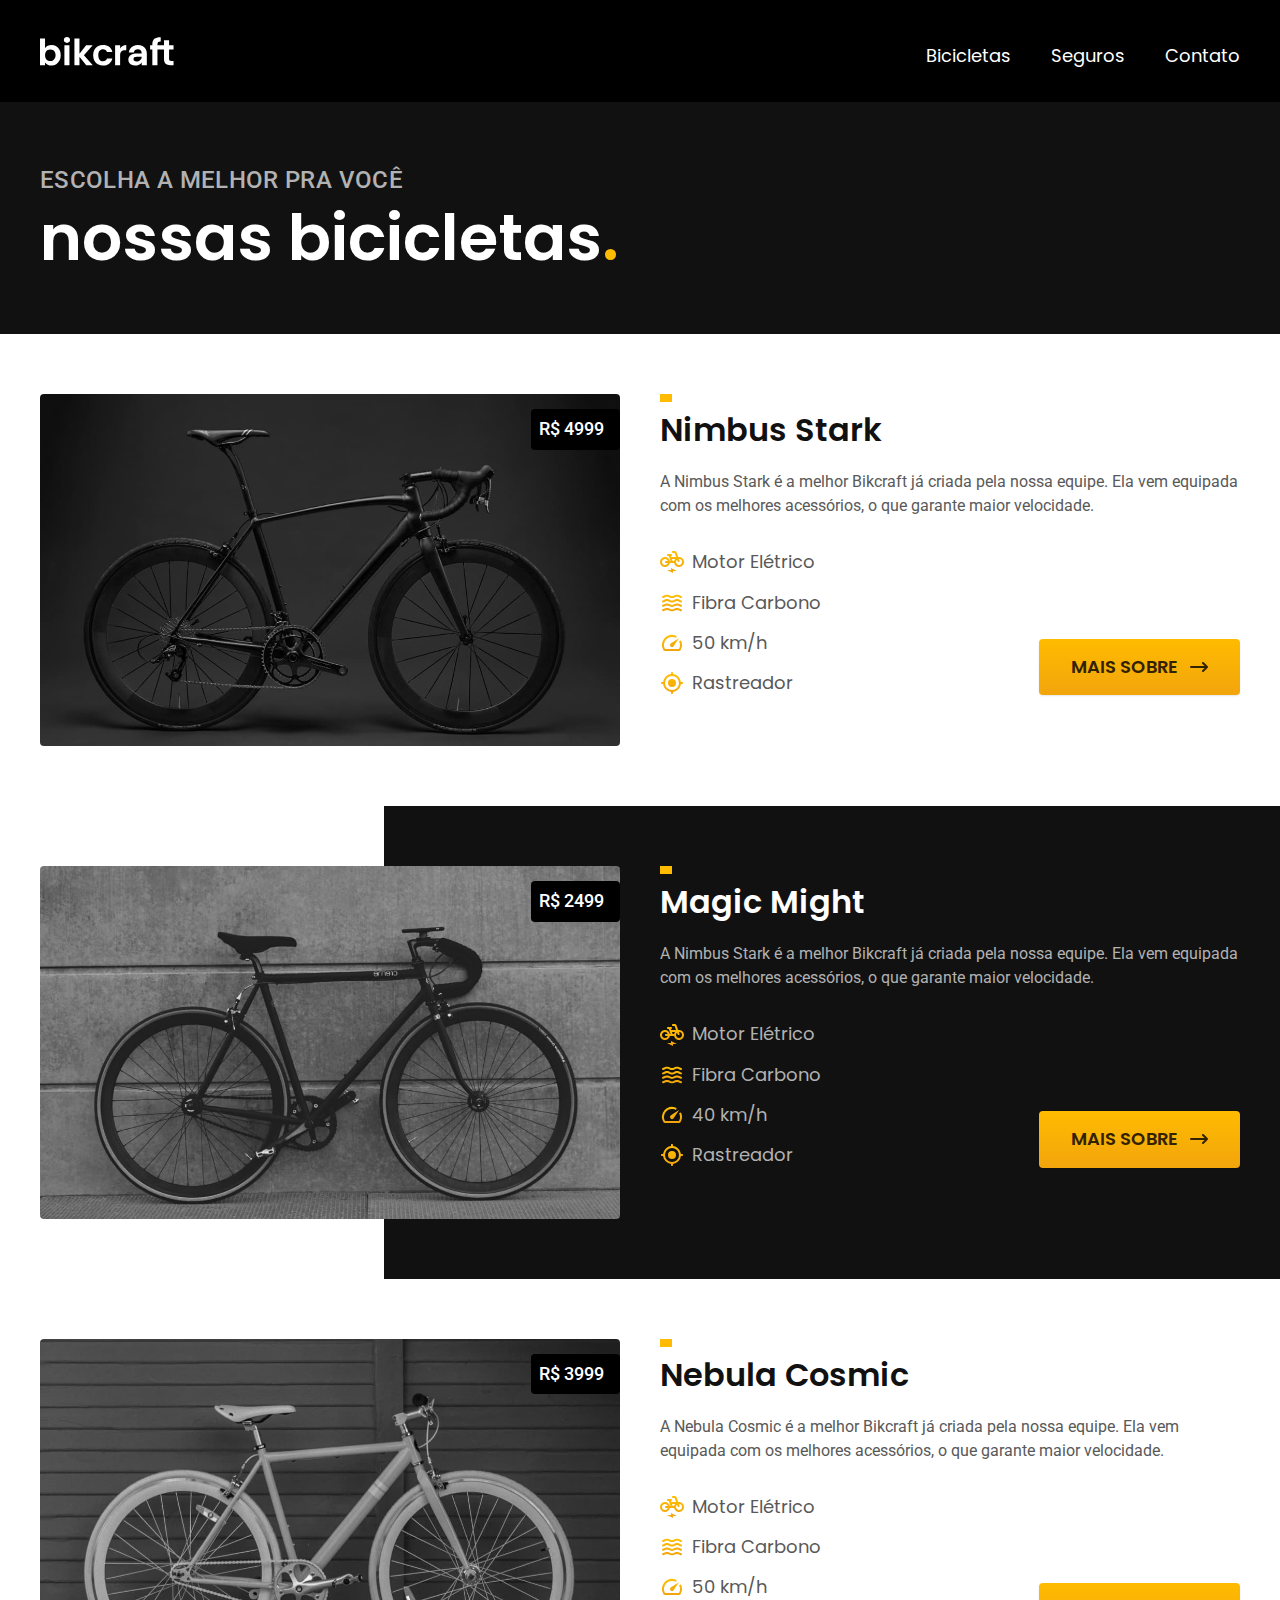
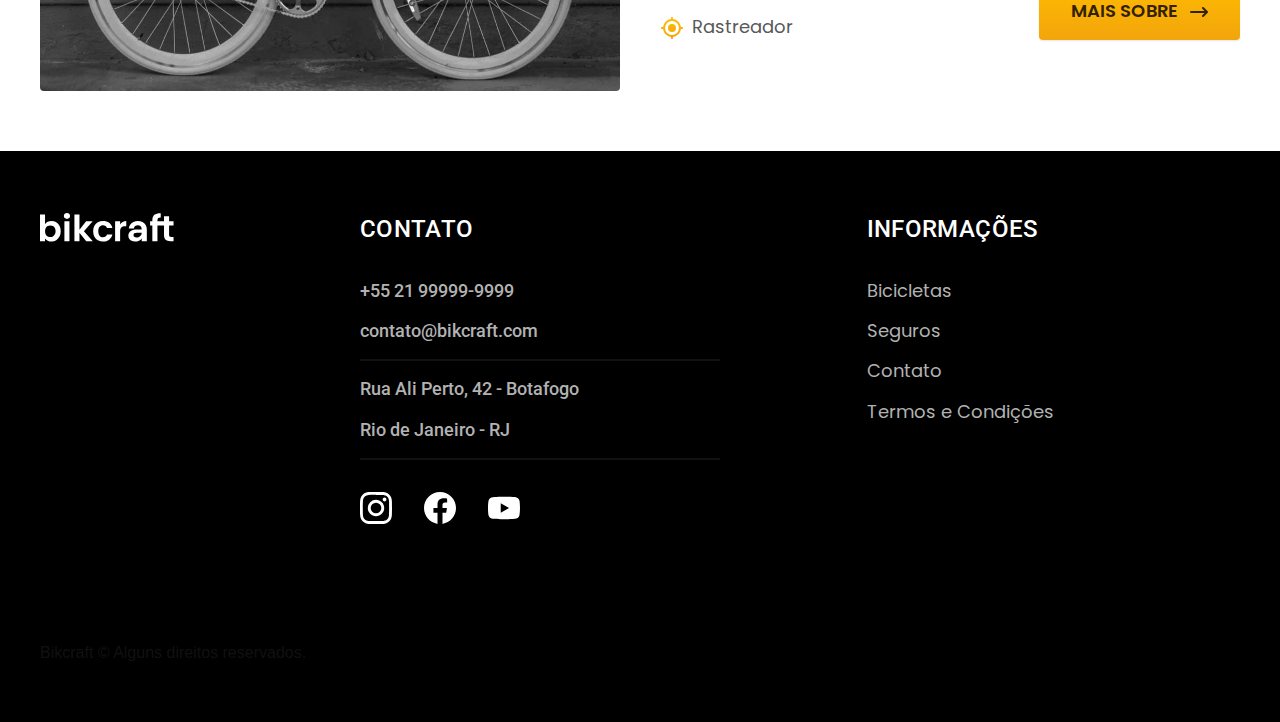
==== bicicletas.html @ 73f56bf6 "concluida area de bicicletas" ====
<!DOCTYPE html>
<html lang="en">

<head>
  <meta charset="UTF-8" />
  <meta name="viewport" content="width=device-width, initial-scale=1.0" />
  <link rel="stylesheet" href="./css/style.css" />
  <meta name="description" content="Bicicletas" />
  <link rel="preconnect" href="https://fonts.googleapis.com" />
  <link rel="preconnect" href="https://fonts.gstatic.com" crossorigin />
  <link href="https://fonts.googleapis.com/css2?family=Poppins:wght@400;600&family=Roboto:wght@400;500&display=swap"
    rel="stylesheet" />
  <link rel="preconnect" href="https://fonts.googleapis.com">
  <link rel="preconnect" href="https://fonts.gstatic.com" crossorigin>
  <link href="https://fonts.googleapis.com/css2?family=Merriweather:ital,wght@1,900&display=swap" rel="stylesheet">

  <title>Bicicletas | Bikcraft</title>
</head>

<body id="bicicletas">
  <header class="header-bg">
    <div class="header container">
      <img src="./img/bikcraft.svg" alt="bikcraft logo" />
      <nav aria-label="primaria">
        <ul class="header-menu font-1-m cor-0">
          <li><a href="./bicicletas.html">Bicicletas</a></li>
          <li><a href="./seguros.html">Seguros</a></li>
          <li><a href="./contato.html">Contato</a></li>
        </ul>
      </nav>
    </div>
  </header>

  <main>
    <div class="titulo-bg">
        <div class="titulo container">
            <p class="font-2-l-b cor-5">EScolha a melhor pra você</p>
            <h1 class="font-1-xxl cor-0">nossas bicicletas<span class="cor-p1">.</span></h1>
        </div>
    </div>


      <div class="bicicletas container">
        <div class="bicicletas-imagem">
          <img src="./img/bicicletas/nimbus.jpg" alt="bicicleta preta">
          <span class="font-2-m cor-0">R$ 4999</span>
        </div>

        <div class="bicicletas-conteudo">
          <h2 class="font-1-xl">Nimbus Stark</h2>
          <p class="font-2-s cor-8">A Nimbus Stark é a melhor Bikcraft já criada pela nossa equipe. 
            Ela vem equipada com os melhores acessórios, o que garante maior velocidade.
          </p>

          <ul class="font-1-m cor-8">
            <li><img src="./img/icones/eletrica.svg" alt="">Motor Elétrico</li>
            <li><img src="./img/icones/carbono.svg" alt="">Fibra Carbono</li>
            <li><img src="./img/icones/velocidade.svg" alt="">50 km/h</li>
            <li><img src="./img/icones/rastreador.svg" alt="">Rastreador</li>
          </ul>
          <a class="botao seta" href="./bicicletas/nimbus.html">Mais Sobre</a>
        </div>
      </div>
  

    <div class="bicicletas-bg">
      <div class="bicicletas container">
        <div class="bicicletas-imagem">
          <img src="./img/bicicletas/magic.jpg" alt="bicicleta preta">
          <span class="font-2-m cor-0">R$ 2499</span>
        </div>

        <div class="bicicletas-conteudo">
          <h2 class="font-1-xl cor-0">Magic Might</h2>
          <p class="font-2-s cor-5">A Nimbus Stark é a melhor Bikcraft já criada pela nossa equipe. 
            Ela vem equipada com os melhores acessórios, o que garante maior velocidade.
          </p>

          <ul class="font-1-m cor-5">
            <li><img src="./img/icones/eletrica.svg" alt="">Motor Elétrico</li>
            <li><img src="./img/icones/carbono.svg" alt="">Fibra Carbono</li>
            <li><img src="./img/icones/velocidade.svg" alt="">40 km/h</li>
            <li><img src="./img/icones/rastreador.svg" alt="">Rastreador</li>
          </ul>
          <a class="botao seta" href="./bicicletas/magic.html">Mais Sobre</a>
        </div>
      </div>
    </div>  

 
      <div class="bicicletas container">
        <div class="bicicletas-imagem">
          <img src="./img/bicicletas/nebula.jpg" alt="bicicleta preta">
          <span class="font-2-m cor-0">R$ 3999</span>
        </div>

        <div class="bicicletas-conteudo">
          <h2 class="font-1-xl">Nebula Cosmic</h2>
          <p class="font-2-s cor-8">A Nebula Cosmic é a melhor Bikcraft já criada pela nossa equipe. 
            Ela vem equipada com os melhores acessórios, o que garante maior velocidade.
          </p>

          <ul class="font-1-m cor-8">
            <li><img src="./img/icones/eletrica.svg" alt="">Motor Elétrico</li>
            <li><img src="./img/icones/carbono.svg" alt="">Fibra Carbono</li>
            <li><img src="./img/icones/velocidade.svg" alt="">50 km/h</li>
            <li><img src="./img/icones/rastreador.svg" alt="">Rastreador</li>
          </ul>
          <a class="botao seta" href="./bicicletas/nebula.html">Mais Sobre</a>
        </div>
      </div>
  
    
  </main>


  <footer class="footer-bg">
    <div class="footer container">
      <img src="./img/bikcraft.svg" alt="Bikcraft">
      <div class="footer-contato">
        <h3 class="font-2-l-b cor-0">Contato</h3>
        <ul class="font-2-m cor-5">
          <li><a href="tel:+5521999999999">+55 21 99999-9999</a></li>
          <li><a href="mailto:contato@bikcraft.com">contato@bikcraft.com</a></li>
          <li>Rua Ali Perto, 42 - Botafogo</li>
          <li>Rio de Janeiro - RJ</li>
        </ul> 

        <div class="footer-redes"> 
          <a href="./">
            <img src="./img//redes/instagram.svg" alt="Instagram">
          </a>
          <a href="./">
            <img src="./img//redes/facebook.svg" alt="Facebook">
          </a>
          <a href="./">
            <img src="./img//redes/youtube.svg" alt="Youtube">
          </a>
        </div>
      </div>

        <div class="footer-informacoes">
          <h3 class="font-2-l-b cor-0">Informações</h3>
          <nav>
            <ul class="font-1-m cor-5">
              <li><a href="./bicicletas.html">Bicicletas</a></li>
              <li><a href="./seguros.html">Seguros</a></li>
              <li><a href="./contato.html">Contato</a></li>
              <li><a href="./termos.html">Termos e Condições</a></li>
            </ul>
          </nav>
        </div>
      <p class="footer-copy font-2-m cor-6"></p>Bikcraft  © Alguns direitos reservados.</p>
    </div>
  </footer>

</body>

</html>
---- css/style.css ----
/* Global */

@import "./global/global.css ";
@import "./global/header.css ";
@import "./global/footer.css ";

/* Home */

@import "./home/introducao.css";
@import "./home/tecnologia.css";
@import "./home/parceiros.css";
@import "./home/depoimento.css";

/* Utillidades */

@import "./utilidades/componentes.css";
@import "./utilidades/tipografia.css";
@import "./utilidades/cores.css";

/* Bicicletas */

@import "./bicicletas/bicicletas.css";
@import "./bicicletas/bicicletas-lista.css";

/* Seguros */

@import "./seguros/seguros.css";

/* Termos */

@import "./termos/termos.css";
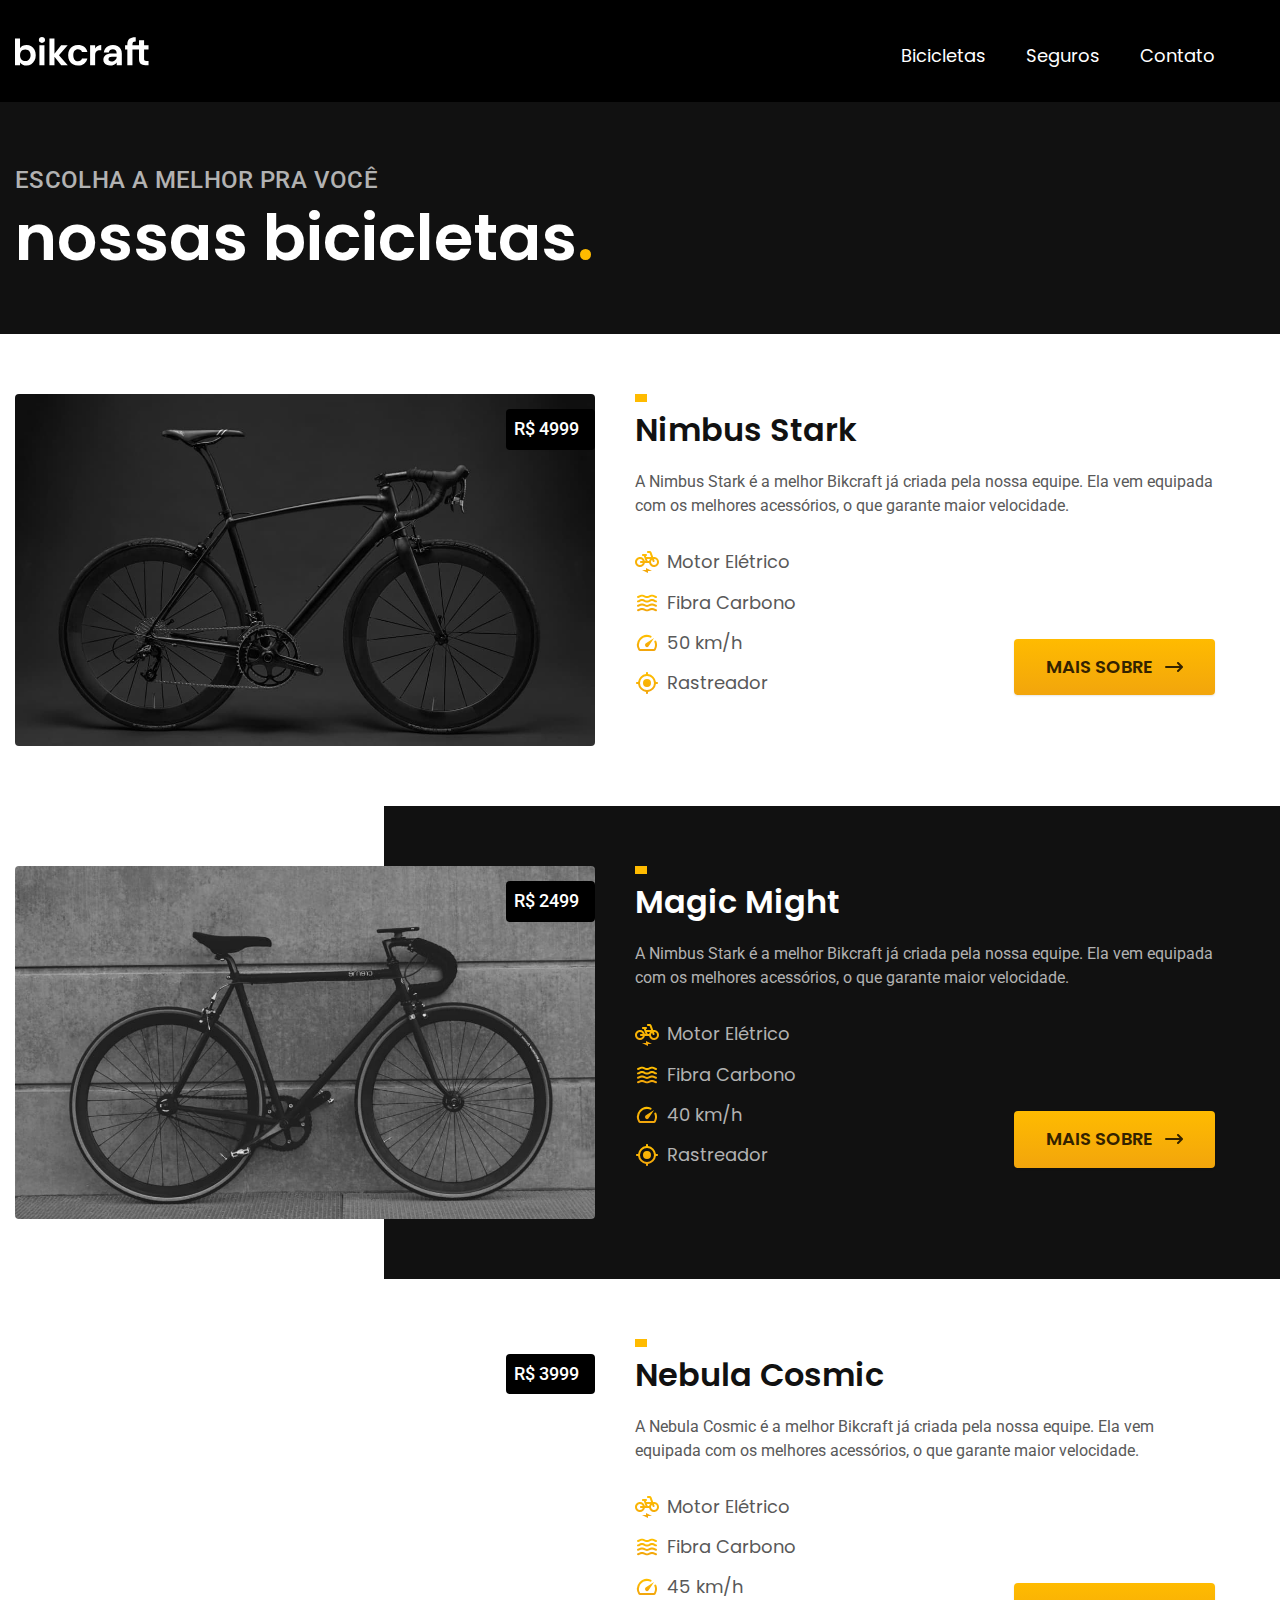
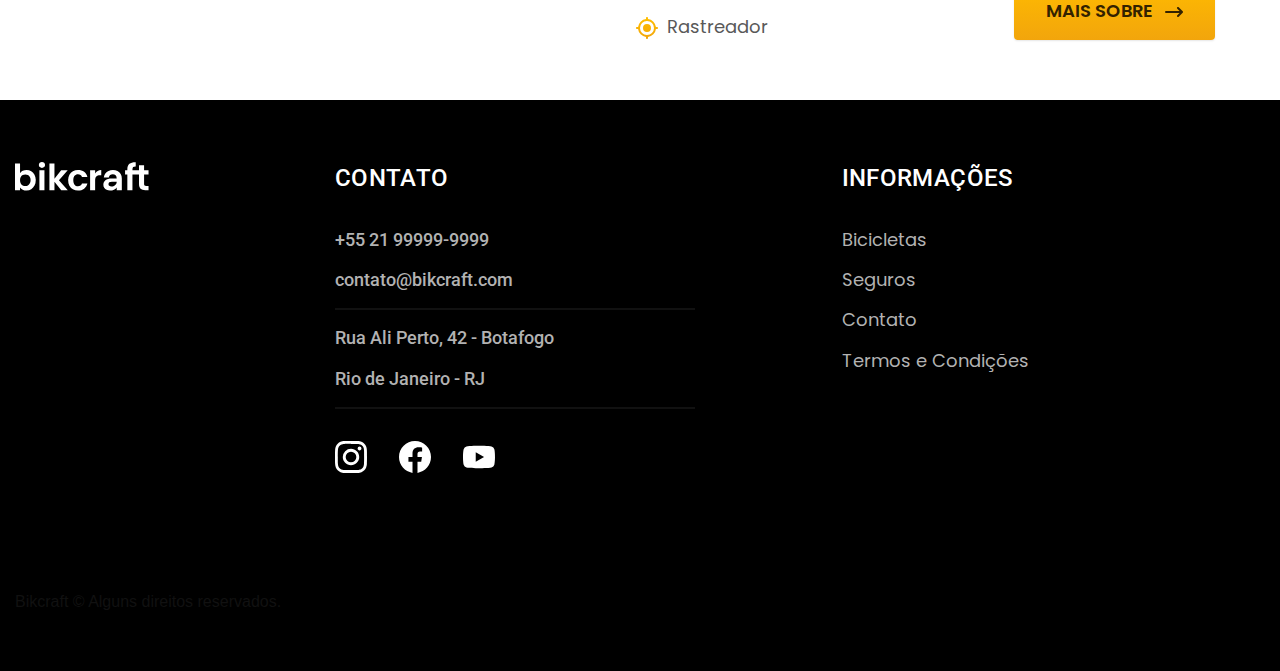
==== commit 306bf9bf: "diversas alterações em todo o site" ====
--- a/bicicletas.html
+++ b/bicicletas.html
@@ -20,7 +20,9 @@
 <body id="bicicletas">
   <header class="header-bg">
     <div class="header container">
-      <img src="./img/bikcraft.svg" alt="bikcraft logo" />
+      <a href="./">
+        <img src="./img/bikcraft.svg" width="136" height="32" alt="Bikcraft">
+      </a>
       <nav aria-label="primaria">
         <ul class="header-menu font-1-m cor-0">
           <li><a href="./bicicletas.html">Bicicletas</a></li>
@@ -90,7 +92,9 @@
  
       <div class="bicicletas container">
         <div class="bicicletas-imagem">
-          <img src="./img/bicicletas/nebula.jpg" alt="bicicleta preta">
+          <a href="./">
+            <img src="./img/bikcraft.svg" width="136" height="32" alt="Bikcraft">
+          </a>
           <span class="font-2-m cor-0">R$ 3999</span>
         </div>
 
@@ -103,7 +107,7 @@
           <ul class="font-1-m cor-8">
             <li><img src="./img/icones/eletrica.svg" alt="">Motor Elétrico</li>
             <li><img src="./img/icones/carbono.svg" alt="">Fibra Carbono</li>
-            <li><img src="./img/icones/velocidade.svg" alt="">50 km/h</li>
+            <li><img src="./img/icones/velocidade.svg" alt="">45 km/h</li>
             <li><img src="./img/icones/rastreador.svg" alt="">Rastreador</li>
           </ul>
           <a class="botao seta" href="./bicicletas/nebula.html">Mais Sobre</a>
@@ -116,7 +120,9 @@
 
   <footer class="footer-bg">
     <div class="footer container">
-      <img src="./img/bikcraft.svg" alt="Bikcraft">
+      <a href="./">
+        <img src="./img/bikcraft.svg" width="136" height="32" alt="Bikcraft">
+      </a>
       <div class="footer-contato">
         <h3 class="font-2-l-b cor-0">Contato</h3>
         <ul class="font-2-m cor-5">
--- a/css/style.css
+++ b/css/style.css
@@ -16,15 +16,30 @@
 @import "./utilidades/componentes.css";
 @import "./utilidades/tipografia.css";
 @import "./utilidades/cores.css";
+@import "./utilidades/formulario.css";
 
 /* Bicicletas */
 
 @import "./bicicletas/bicicletas.css";
 @import "./bicicletas/bicicletas-lista.css";
 
+/* Bicicleta */
+
+@import "./bicicleta/bicicleta.css";
+@import "./bicicleta/seguro.css";
+
+
+/* Contato */
+
+@import "./contato/contato.css";
+@import "./contato/lojas.css";
+
 /* Seguros */
 
 @import "./seguros/seguros.css";
+@import "./seguros/vantagens.css";
+@import "./seguros/perguntas.css";
+
 
 /* Termos */
 
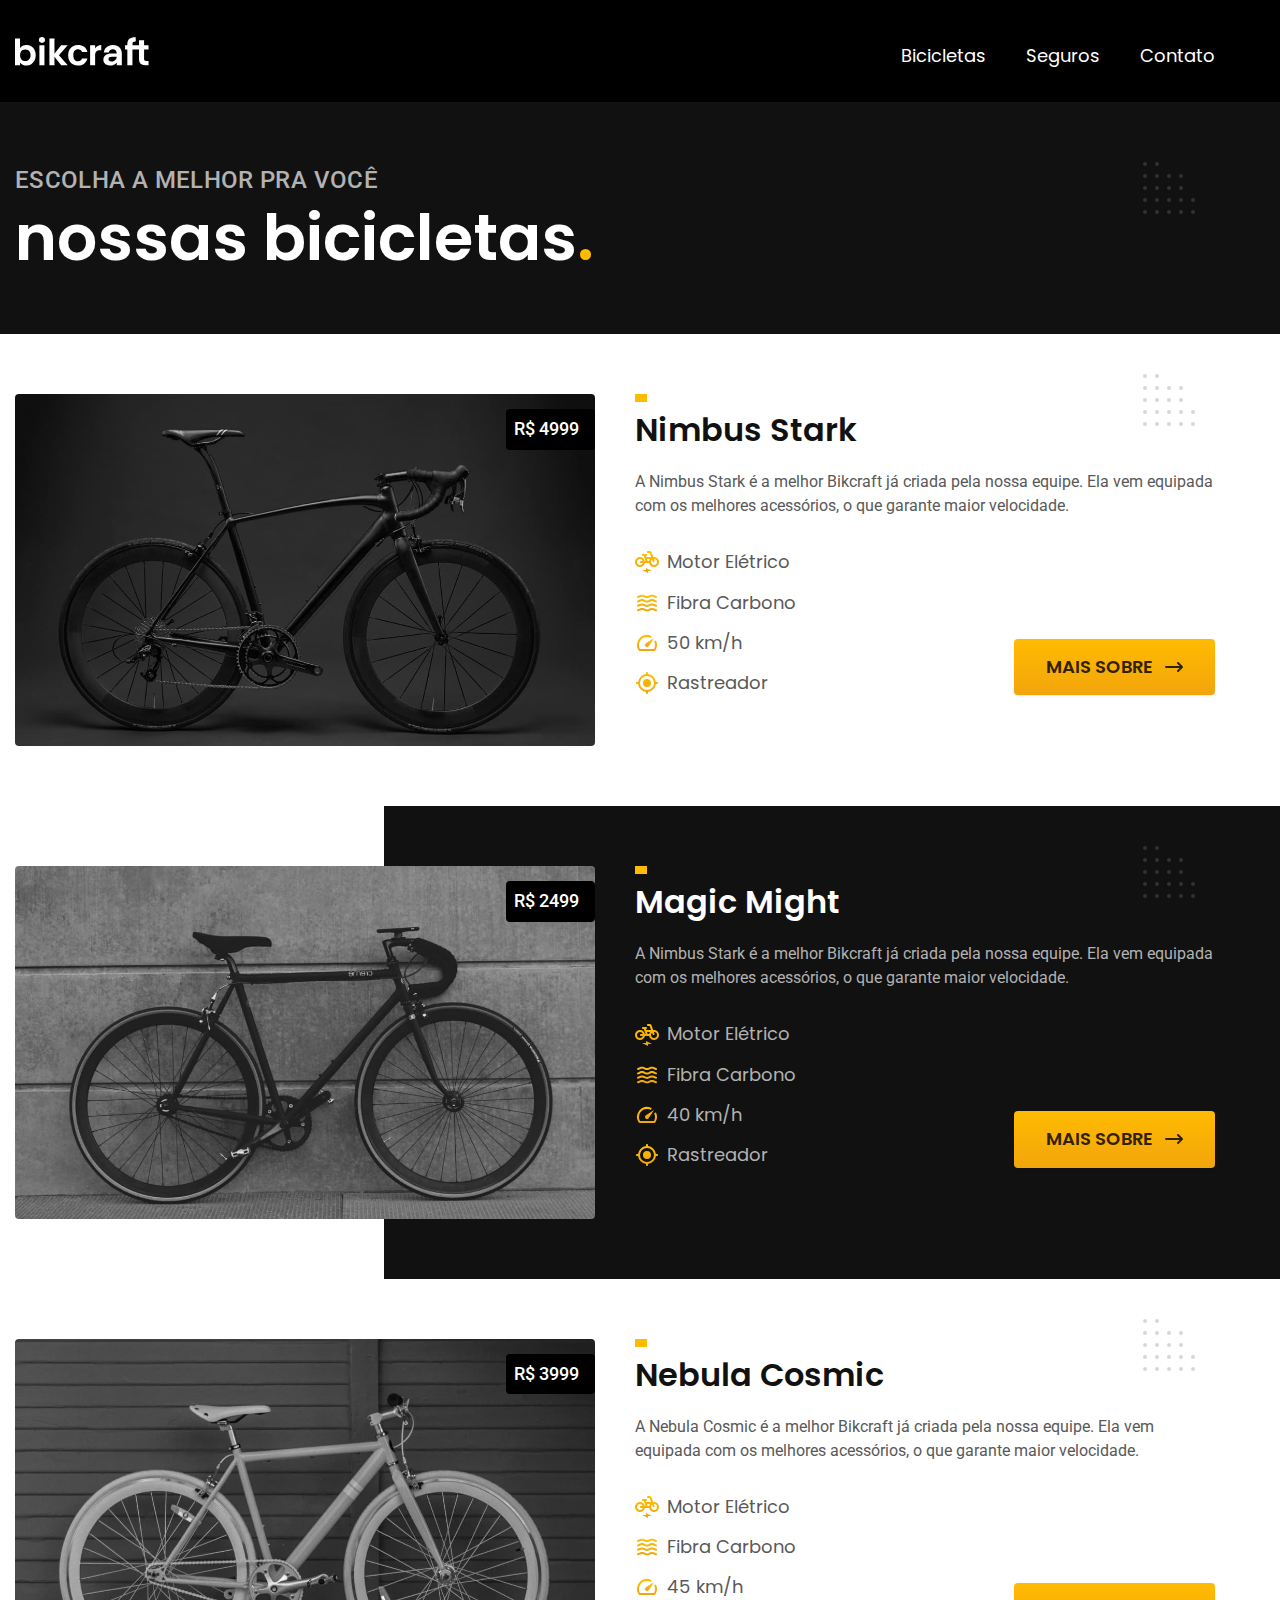
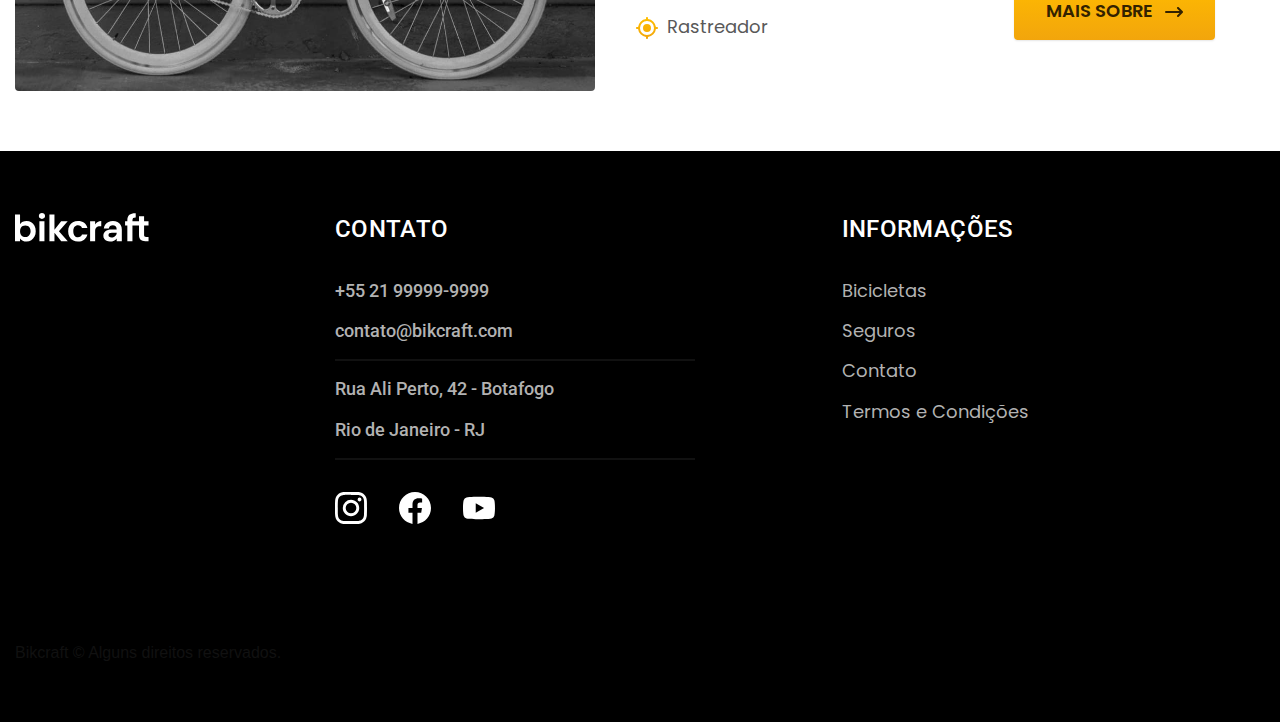
==== commit a0591c37: "Finalizado" ====
--- a/bicicletas.html
+++ b/bicicletas.html
@@ -92,9 +92,7 @@
  
       <div class="bicicletas container">
         <div class="bicicletas-imagem">
-          <a href="./">
-            <img src="./img/bikcraft.svg" width="136" height="32" alt="Bikcraft">
-          </a>
+          <img src="./img/bicicletas/nebula.jpg" alt="bicicleta preta">
           <span class="font-2-m cor-0">R$ 3999</span>
         </div>
 
--- a/css/style.css
+++ b/css/style.css
@@ -34,6 +34,10 @@
 @import "./contato/contato.css";
 @import "./contato/lojas.css";
 
+/* Orçamento */
+
+@import "./orcamento/orcamento.css";
+
 /* Seguros */
 
 @import "./seguros/seguros.css";
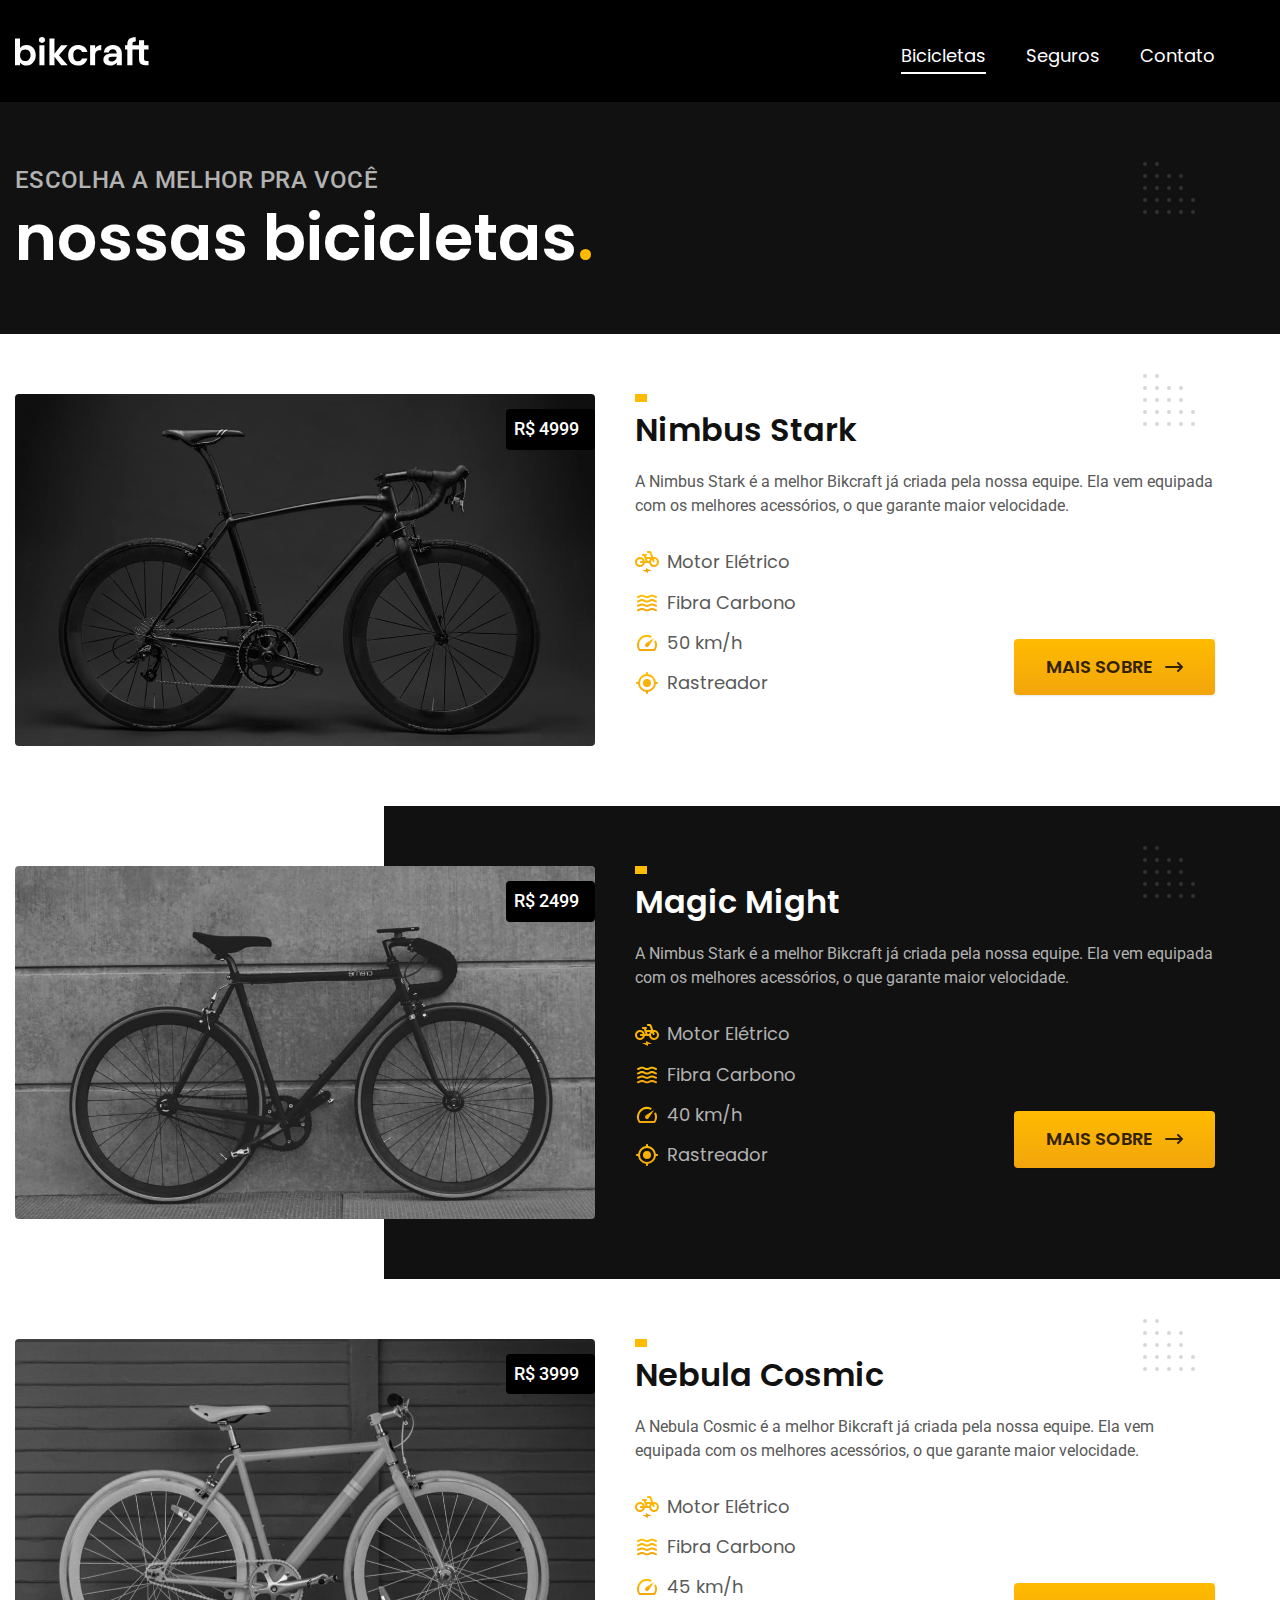
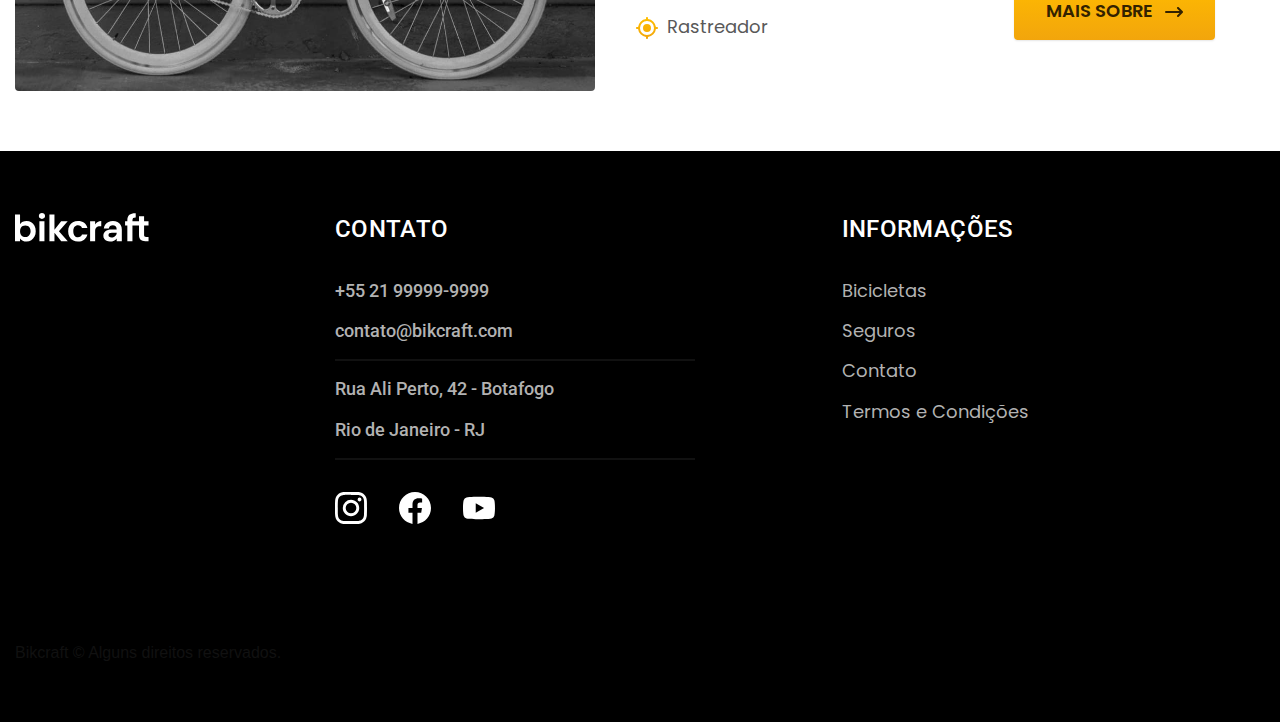
==== commit 02885ebb: "JS adicionado" ====
--- a/bicicletas.html
+++ b/bicicletas.html
@@ -158,6 +158,7 @@
     </div>
   </footer>
 
+<script src="./js/script.js"></script>
 </body>
 
 </html>